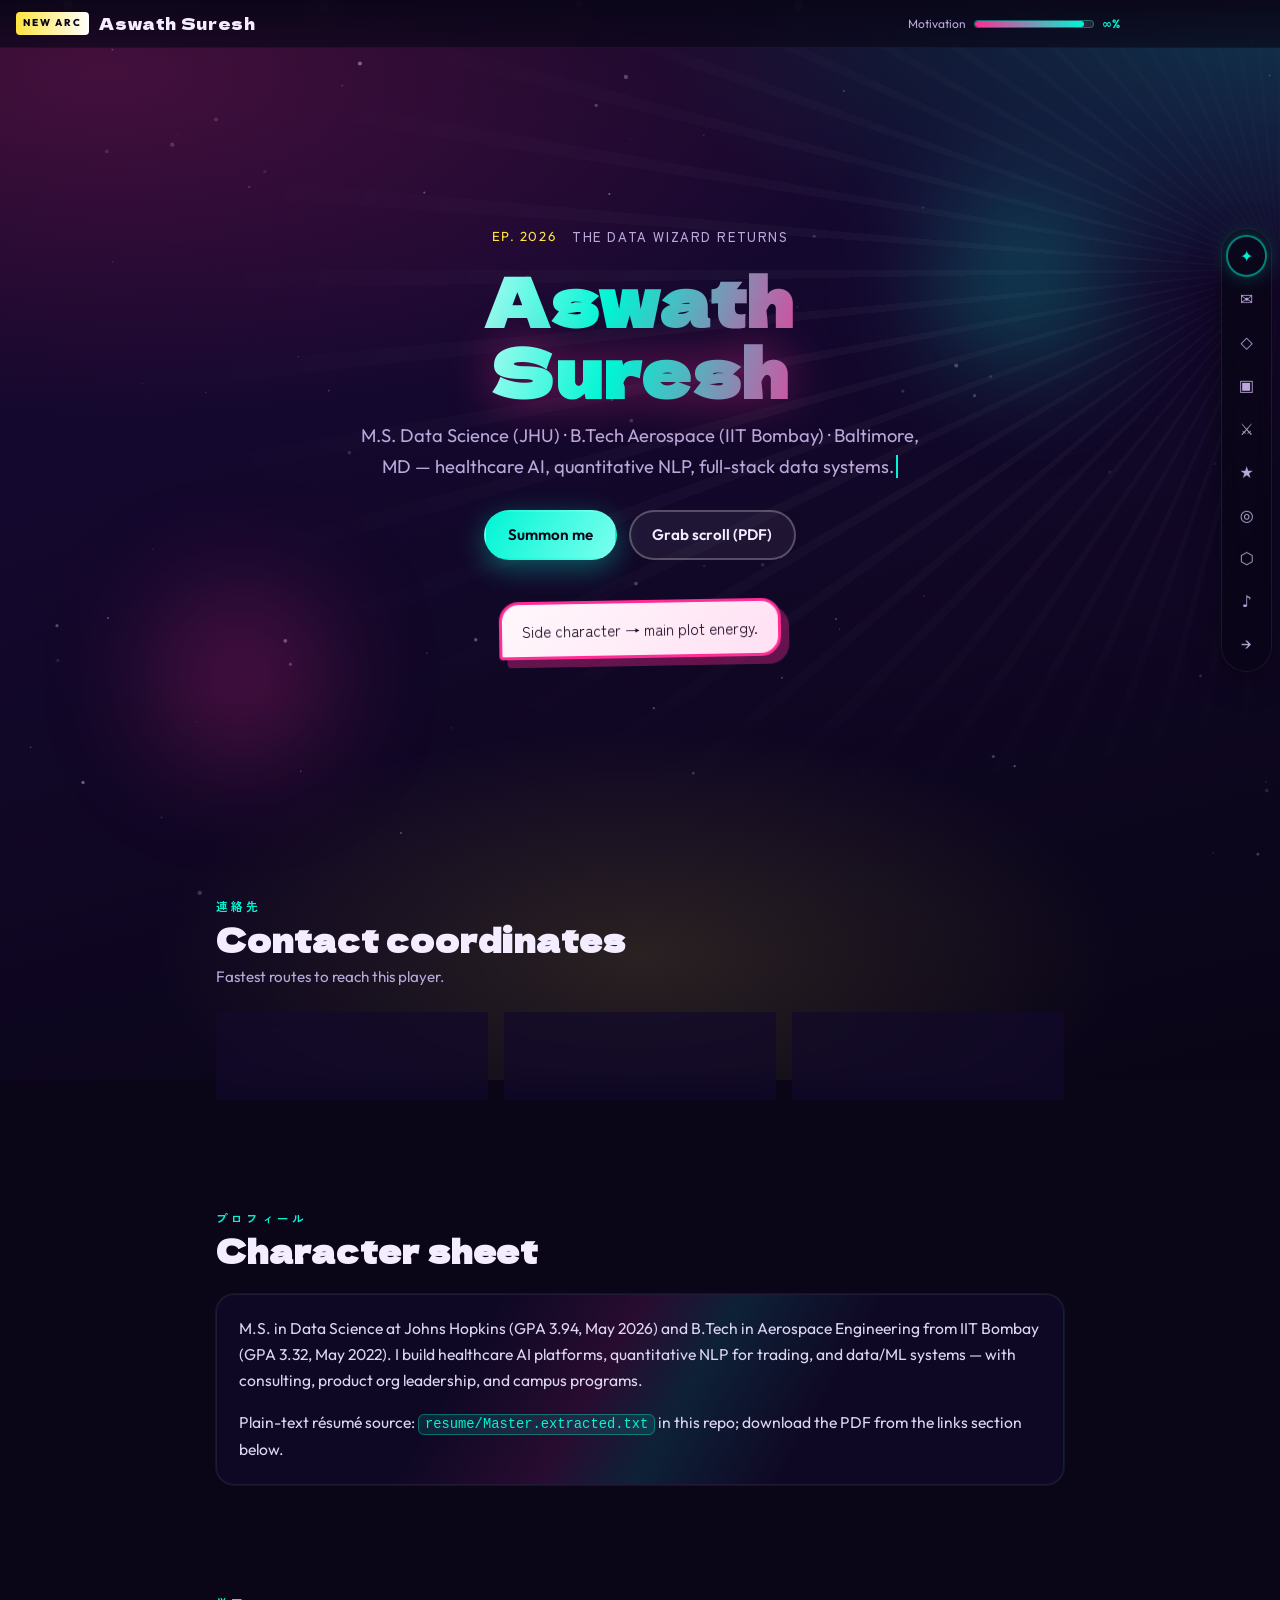
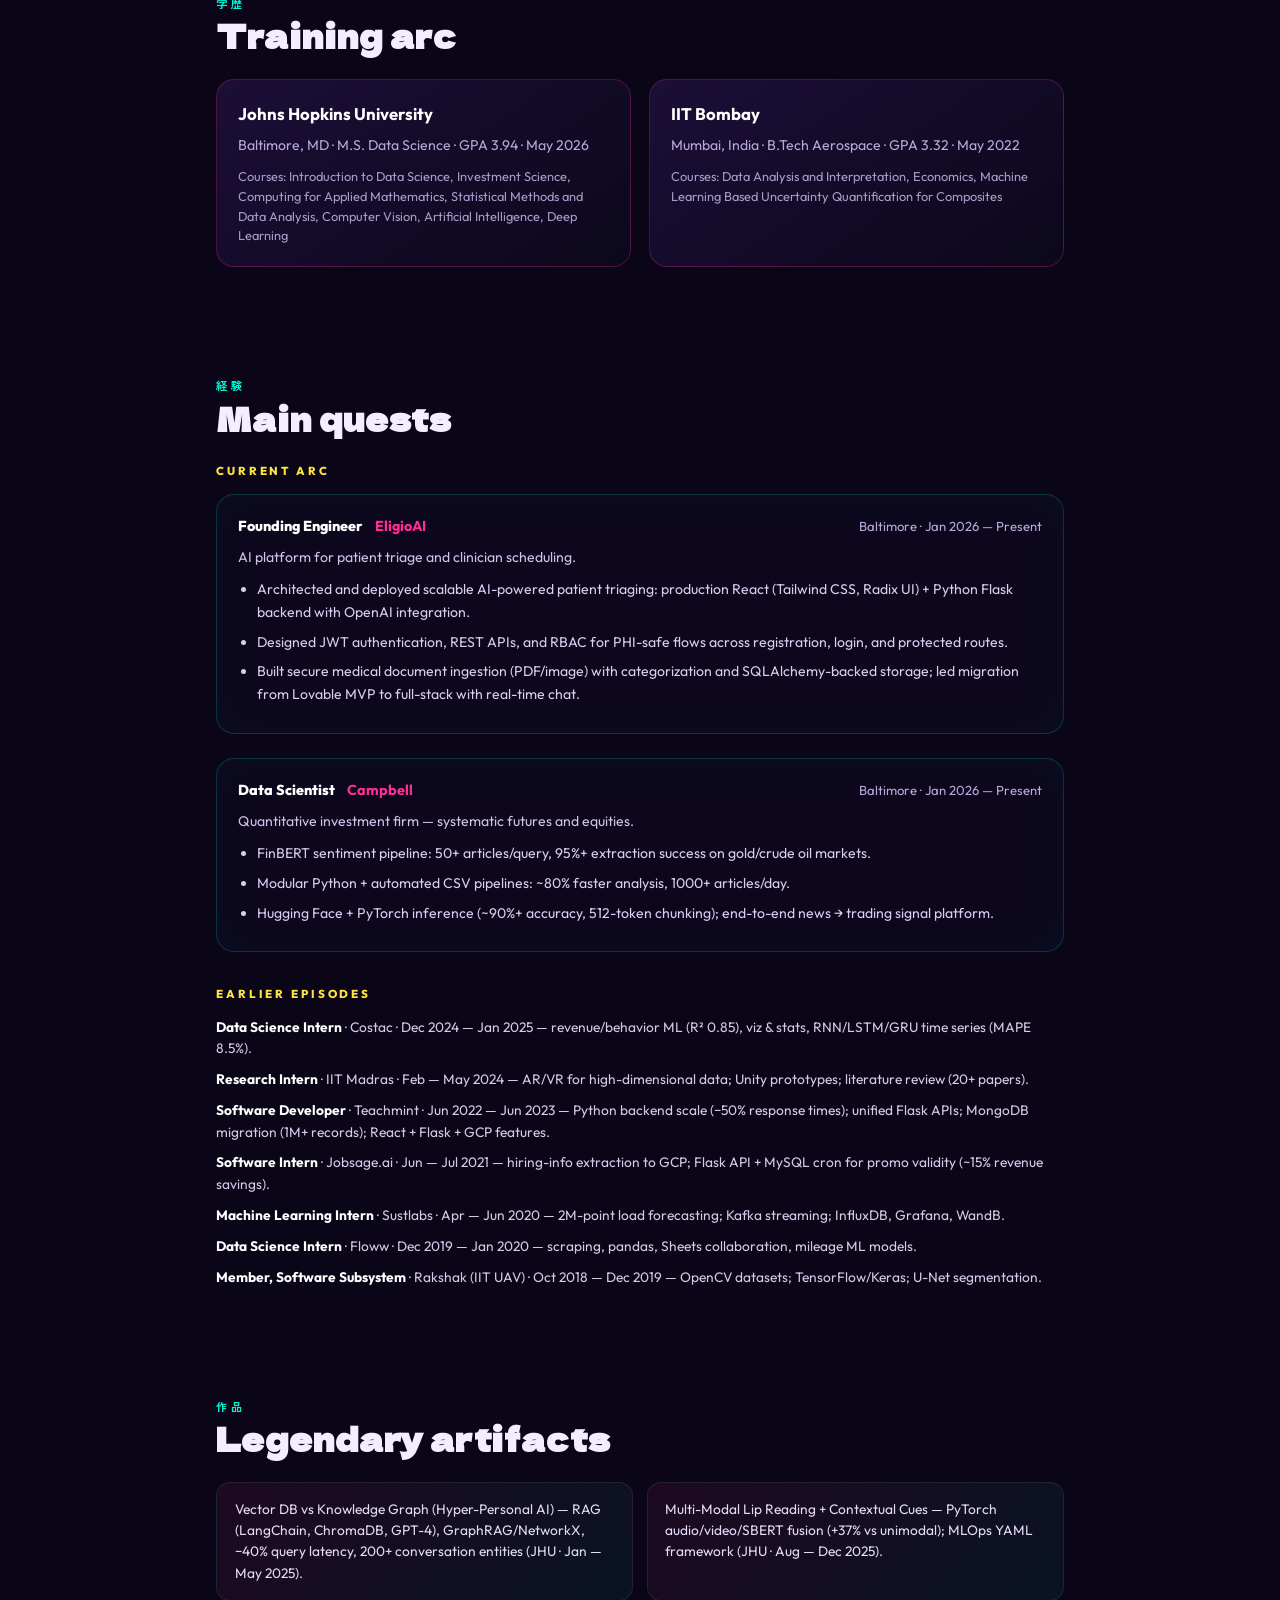
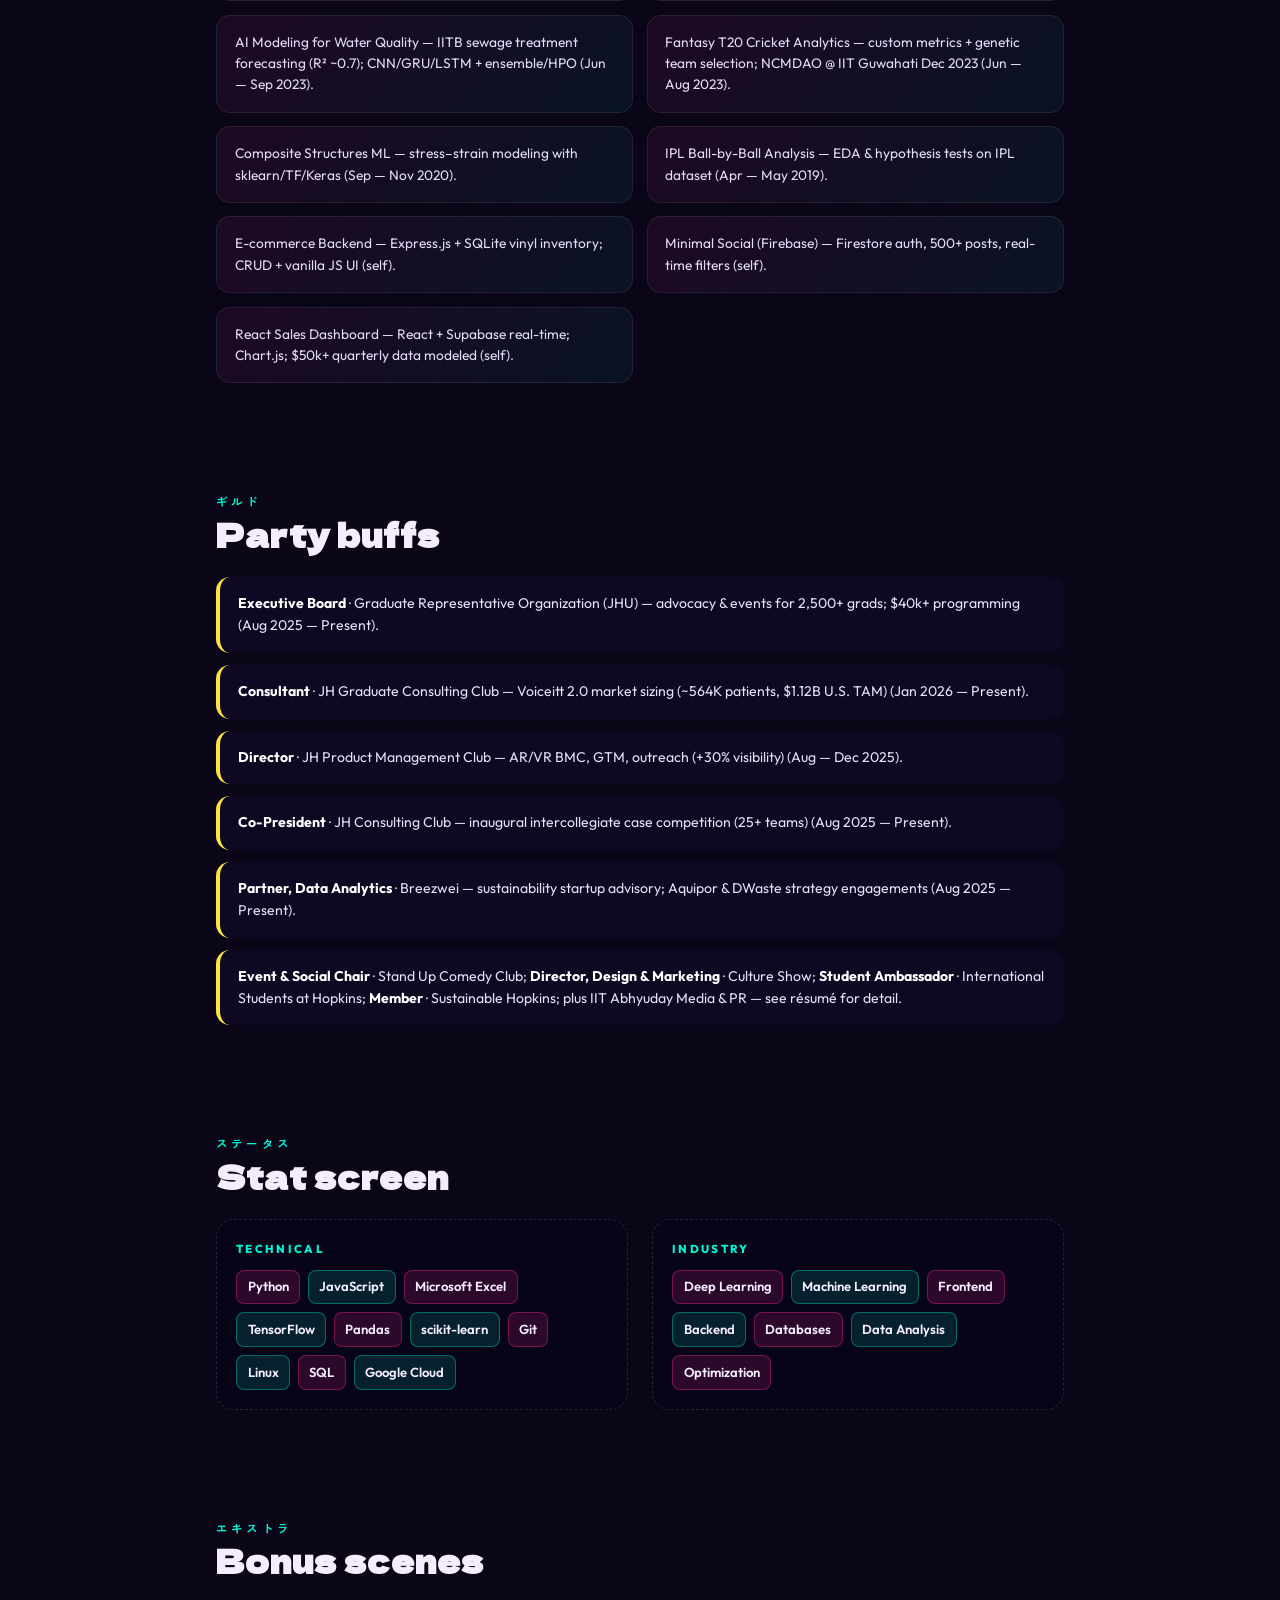
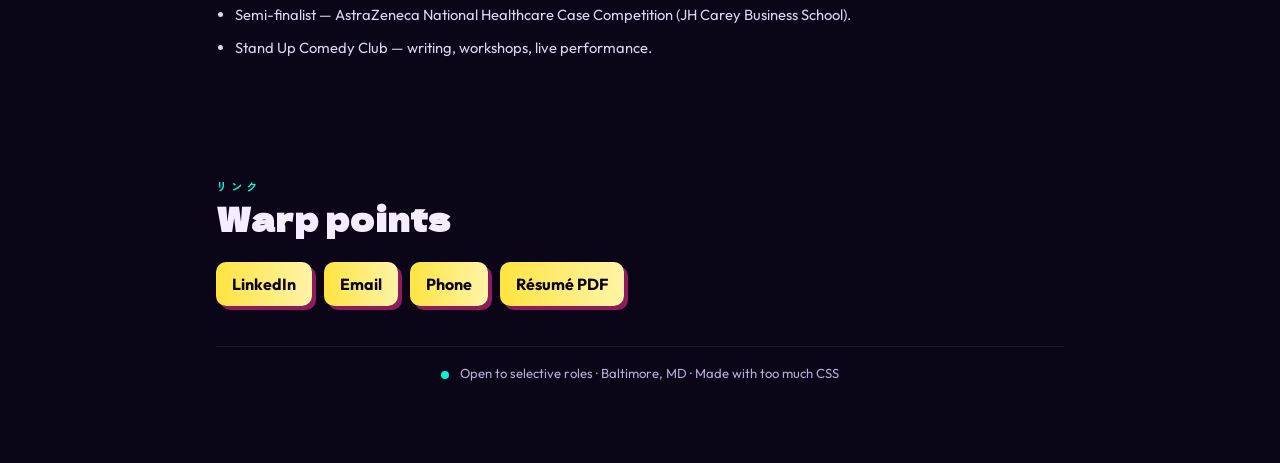
==== version_3/index.html @ 99ab8470 "version 3" ====
<!DOCTYPE html>
<html lang="en">
  <head>
    <meta charset="UTF-8" />
    <meta name="viewport" content="width=device-width, initial-scale=1.0" />
    <title>Aswath Suresh — Adventure Log</title>
    <meta
      name="description"
      content="Aswath Suresh — M.S. Data Science (JHU), AI platforms, NLP, full-stack. A playful portfolio inspired by anime & games."
    />
    <link rel="preconnect" href="https://fonts.googleapis.com" />
    <link rel="preconnect" href="https://fonts.gstatic.com" crossorigin />
    <link
      href="https://fonts.googleapis.com/css2?family=Dela+Gothic+One&family=Outfit:wght@400;500;600;700&family=Zen+Kaku+Gothic+New:wght@400;500;700&display=swap"
      rel="stylesheet"
    />
    <link rel="stylesheet" href="./css/main.css" />
  </head>
  <body>
    <canvas id="starfield" class="starfield" aria-hidden="true"></canvas>
    <div class="sakura" aria-hidden="true">
      <span class="petal petal--a"></span>
      <span class="petal petal--b"></span>
      <span class="petal petal--c"></span>
      <span class="petal petal--d"></span>
      <span class="petal petal--e"></span>
    </div>
    <div class="speed-lines" aria-hidden="true"></div>
    <a class="skip-link" href="#main">Skip to content</a>

    <header class="top-bar">
      <div class="top-bar__brand">
        <span class="top-bar__badge">NEW ARC</span>
        <span class="top-bar__name">Aswath Suresh</span>
      </div>
      <div class="top-bar__status" role="status">
        <span class="hp-label">Motivation</span>
        <div class="hp-bar" aria-hidden="true">
          <div class="hp-bar__fill"></div>
        </div>
        <span class="hp-pct">∞%</span>
      </div>
    </header>

    <nav class="dock" aria-label="Section navigation">
      <a class="dock__link is-active" href="#hero" data-section="hero">
        <span class="dock__glyph">✦</span>
        <span class="dock__text">Start</span>
      </a>
      <a class="dock__link" href="#contact" data-section="contact">
        <span class="dock__glyph">✉</span>
        <span class="dock__text">Contact</span>
      </a>
      <a class="dock__link" href="#about" data-section="about">
        <span class="dock__glyph">◇</span>
        <span class="dock__text">Profile</span>
      </a>
      <a class="dock__link" href="#education" data-section="education">
        <span class="dock__glyph">▣</span>
        <span class="dock__text">School</span>
      </a>
      <a class="dock__link" href="#experience" data-section="experience">
        <span class="dock__glyph">⚔</span>
        <span class="dock__text">Quests</span>
      </a>
      <a class="dock__link" href="#projects" data-section="projects">
        <span class="dock__glyph">★</span>
        <span class="dock__text">Artifacts</span>
      </a>
      <a class="dock__link" href="#leadership" data-section="leadership">
        <span class="dock__glyph">◎</span>
        <span class="dock__text">Guild</span>
      </a>
      <a class="dock__link" href="#skills" data-section="skills">
        <span class="dock__glyph">⬡</span>
        <span class="dock__text">Skills</span>
      </a>
      <a class="dock__link" href="#extras" data-section="extras">
        <span class="dock__glyph">♪</span>
        <span class="dock__text">Side</span>
      </a>
      <a class="dock__link" href="#links" data-section="links">
        <span class="dock__glyph">→</span>
        <span class="dock__text">Links</span>
      </a>
    </nav>

    <main id="main">
      <section id="hero" class="hero section">
        <div class="hero__inner reveal is-visible">
          <p class="hero__episode">
            <span class="hero__ep-num">EP. 2026</span>
            <span class="hero__ep-title">The Data Wizard Returns</span>
          </p>
          <h1 class="hero__title">
            <span class="hero__title-line glitch" data-text="Aswath">Aswath</span>
            <span class="hero__title-line hero__title-line--accent">Suresh</span>
          </h1>
          <p class="hero__tag typewriter-wrap">
            <span class="typewriter" id="hero-tagline"></span>
          </p>
          <div class="hero__cta">
            <a class="btn btn--primary" href="#contact">Summon me</a>
            <a class="btn btn--ghost" href="./assets/Master.pdf" download
              >Grab scroll (PDF)</a
            >
          </div>
          <div class="hero__float-card">
            <p class="hero__bubble">Side character → main plot energy.</p>
          </div>
        </div>
        <div class="hero__deco hero__deco--left" aria-hidden="true"></div>
        <div class="hero__deco hero__deco--right" aria-hidden="true"></div>
      </section>

      <section id="contact" class="section section--tight">
        <div class="section-head reveal">
          <h2 class="section-head__title">
            <span class="section-head__jp">連絡先</span>
            Contact coordinates
          </h2>
          <p class="section-head__sub">Fastest routes to reach this player.</p>
        </div>
        <ul class="contact-cards">
          <li class="contact-card reveal reveal--delay-1">
            <span class="contact-card__label">email</span>
            <a href="mailto:aswathsureshjhu@gmail.com"
              >aswathsureshjhu@gmail.com</a
            >
          </li>
          <li class="contact-card reveal reveal--delay-2">
            <span class="contact-card__label">phone</span>
            <a href="tel:+14104937355">+1 (410) 493-7355</a>
          </li>
          <li class="contact-card reveal reveal--delay-3">
            <span class="contact-card__label">linkedin</span>
            <a
              href="https://www.linkedin.com/in/aswathsuresh25"
              rel="noopener noreferrer"
              >linkedin.com/in/aswathsuresh25</a
            >
          </li>
        </ul>
      </section>

      <section id="about" class="section">
        <div class="section-head reveal">
          <h2 class="section-head__title">
            <span class="section-head__jp">プロフィール</span>
            Character sheet
          </h2>
        </div>
        <div class="panel panel--glow reveal">
          <p class="copy">
            M.S. in Data Science at Johns Hopkins (GPA 3.94, May 2026) and
            B.Tech in Aerospace Engineering from IIT Bombay (GPA 3.32, May
            2022). I build healthcare AI platforms, quantitative NLP for
            trading, and data/ML systems — with consulting, product org
            leadership, and campus programs.
          </p>
          <p class="copy copy--last">
            Plain-text résumé source:
            <code class="inline-code">resume/Master.extracted.txt</code> in
            this repo; download the PDF from the links section below.
          </p>
        </div>
      </section>

      <section id="education" class="section">
        <div class="section-head reveal">
          <h2 class="section-head__title">
            <span class="section-head__jp">学歴</span>
            Training arc
          </h2>
        </div>
        <div class="edu-grid">
          <article class="edu-card reveal">
            <div class="edu-card__shine"></div>
            <h3 class="edu-card__school">Johns Hopkins University</h3>
            <p class="edu-card__meta">
              Baltimore, MD · M.S. Data Science · GPA 3.94 · May 2026
            </p>
            <p class="edu-card__courses">
              Courses: Introduction to Data Science, Investment Science,
              Computing for Applied Mathematics, Statistical Methods and Data
              Analysis, Computer Vision, Artificial Intelligence, Deep Learning
            </p>
          </article>
          <article class="edu-card reveal reveal--delay-1">
            <div class="edu-card__shine"></div>
            <h3 class="edu-card__school">IIT Bombay</h3>
            <p class="edu-card__meta">
              Mumbai, India · B.Tech Aerospace · GPA 3.32 · May 2022
            </p>
            <p class="edu-card__courses">
              Courses: Data Analysis and Interpretation, Economics, Machine
              Learning Based Uncertainty Quantification for Composites
            </p>
          </article>
        </div>
      </section>

      <section id="experience" class="section">
        <div class="section-head reveal">
          <h2 class="section-head__title">
            <span class="section-head__jp">経験</span>
            Main quests
          </h2>
        </div>

        <h3 class="tier-label reveal">Current arc</h3>
        <article class="quest-card reveal">
          <header class="quest-card__head">
            <span class="quest-card__title">Founding Engineer</span>
            <span class="quest-card__org">EligioAI</span>
            <span class="quest-card__meta">Baltimore · Jan 2026 — Present</span>
          </header>
          <p class="quest-card__tag">
            AI platform for patient triage and clinician scheduling.
          </p>
          <ul class="bullets">
            <li>
              Architected and deployed scalable AI-powered patient triaging:
              production React (Tailwind CSS, Radix UI) + Python Flask backend
              with OpenAI integration.
            </li>
            <li>
              Designed JWT authentication, REST APIs, and RBAC for PHI-safe flows
              across registration, login, and protected routes.
            </li>
            <li>
              Built secure medical document ingestion (PDF/image) with
              categorization and SQLAlchemy-backed storage; led migration from
              Lovable MVP to full-stack with real-time chat.
            </li>
          </ul>
        </article>

        <article class="quest-card reveal">
          <header class="quest-card__head">
            <span class="quest-card__title">Data Scientist</span>
            <span class="quest-card__org">Campbell</span>
            <span class="quest-card__meta">Baltimore · Jan 2026 — Present</span>
          </header>
          <p class="quest-card__tag">
            Quantitative investment firm — systematic futures and equities.
          </p>
          <ul class="bullets">
            <li>
              FinBERT sentiment pipeline: 50+ articles/query, 95%+ extraction
              success on gold/crude oil markets.
            </li>
            <li>
              Modular Python + automated CSV pipelines: ~80% faster analysis,
              1000+ articles/day.
            </li>
            <li>
              Hugging Face + PyTorch inference (~90%+ accuracy, 512-token
              chunking); end-to-end news → trading signal platform.
            </li>
          </ul>
        </article>

        <h3 class="tier-label reveal">Earlier episodes</h3>
        <ul class="compact-list reveal">
          <li>
            <strong>Data Science Intern</strong> · Costac · Dec 2024 — Jan 2025
            — revenue/behavior ML (R² 0.85), viz &amp; stats,
            RNN/LSTM/GRU time series (MAPE 8.5%).
          </li>
          <li>
            <strong>Research Intern</strong> · IIT Madras · Feb — May 2024 —
            AR/VR for high-dimensional data; Unity prototypes; literature
            review (20+ papers).
          </li>
          <li>
            <strong>Software Developer</strong> · Teachmint · Jun 2022 — Jun
            2023 — Python backend scale (−50% response times); unified Flask
            APIs; MongoDB migration (1M+ records); React + Flask + GCP features.
          </li>
          <li>
            <strong>Software Intern</strong> · Jobsage.ai · Jun — Jul 2021 —
            hiring-info extraction to GCP; Flask API + MySQL cron for promo
            validity (~15% revenue savings).
          </li>
          <li>
            <strong>Machine Learning Intern</strong> · Sustlabs · Apr — Jun 2020
            — 2M-point load forecasting; Kafka streaming; InfluxDB, Grafana,
            WandB.
          </li>
          <li>
            <strong>Data Science Intern</strong> · Floww · Dec 2019 — Jan 2020
            — scraping, pandas, Sheets collaboration, mileage ML models.
          </li>
          <li>
            <strong>Member, Software Subsystem</strong> · Rakshak (IIT UAV) ·
            Oct 2018 — Dec 2019 — OpenCV datasets; TensorFlow/Keras; U-Net
            segmentation.
          </li>
        </ul>
      </section>

      <section id="projects" class="section">
        <div class="section-head reveal">
          <h2 class="section-head__title">
            <span class="section-head__jp">作品</span>
            Legendary artifacts
          </h2>
        </div>
        <ul class="artifact-grid">
          <li class="artifact reveal">
            Vector DB vs Knowledge Graph (Hyper-Personal AI) — RAG (LangChain,
            ChromaDB, GPT-4), GraphRAG/NetworkX, −40% query latency, 200+
            conversation entities (JHU · Jan — May 2025).
          </li>
          <li class="artifact reveal reveal--delay-1">
            Multi-Modal Lip Reading + Contextual Cues — PyTorch audio/video/SBERT
            fusion (+37% vs unimodal); MLOps YAML framework (JHU · Aug — Dec
            2025).
          </li>
          <li class="artifact reveal reveal--delay-2">
            AI Modeling for Water Quality — IITB sewage treatment forecasting
            (R² ~0.7); CNN/GRU/LSTM + ensemble/HPO (Jun — Sep 2023).
          </li>
          <li class="artifact reveal">
            Fantasy T20 Cricket Analytics — custom metrics + genetic team
            selection; NCMDAO @ IIT Guwahati Dec 2023 (Jun — Aug 2023).
          </li>
          <li class="artifact reveal reveal--delay-1">
            Composite Structures ML — stress–strain modeling with
            sklearn/TF/Keras (Sep — Nov 2020).
          </li>
          <li class="artifact reveal reveal--delay-2">
            IPL Ball-by-Ball Analysis — EDA &amp; hypothesis tests on IPL
            dataset (Apr — May 2019).
          </li>
          <li class="artifact reveal">
            E-commerce Backend — Express.js + SQLite vinyl inventory; CRUD +
            vanilla JS UI (self).
          </li>
          <li class="artifact reveal reveal--delay-1">
            Minimal Social (Firebase) — Firestore auth, 500+ posts, real-time
            filters (self).
          </li>
          <li class="artifact reveal reveal--delay-2">
            React Sales Dashboard — React + Supabase real-time; Chart.js; $50k+
            quarterly data modeled (self).
          </li>
        </ul>
      </section>

      <section id="leadership" class="section">
        <div class="section-head reveal">
          <h2 class="section-head__title">
            <span class="section-head__jp">ギルド</span>
            Party buffs
          </h2>
        </div>
        <ul class="guild-list">
          <li class="guild-card reveal">
            <strong>Executive Board</strong> · Graduate Representative
            Organization (JHU) — advocacy &amp; events for 2,500+ grads; $40k+
            programming (Aug 2025 — Present).
          </li>
          <li class="guild-card reveal reveal--delay-1">
            <strong>Consultant</strong> · JH Graduate Consulting Club — Voiceitt
            2.0 market sizing (~564K patients, $1.12B U.S. TAM) (Jan 2026 —
            Present).
          </li>
          <li class="guild-card reveal reveal--delay-2">
            <strong>Director</strong> · JH Product Management Club — AR/VR BMC,
            GTM, outreach (+30% visibility) (Aug — Dec 2025).
          </li>
          <li class="guild-card reveal">
            <strong>Co-President</strong> · JH Consulting Club — inaugural
            intercollegiate case competition (25+ teams) (Aug 2025 — Present).
          </li>
          <li class="guild-card reveal reveal--delay-1">
            <strong>Partner, Data Analytics</strong> · Breezwei — sustainability
            startup advisory; Aquipor &amp; DWaste strategy engagements (Aug
            2025 — Present).
          </li>
          <li class="guild-card reveal reveal--delay-2">
            <strong>Event &amp; Social Chair</strong> · Stand Up Comedy Club;
            <strong>Director, Design &amp; Marketing</strong> · Culture Show;
            <strong>Student Ambassador</strong> · International Students at
            Hopkins; <strong>Member</strong> · Sustainable Hopkins; plus IIT
            Abhyuday Media &amp; PR — see résumé for detail.
          </li>
        </ul>
      </section>

      <section id="skills" class="section">
        <div class="section-head reveal">
          <h2 class="section-head__title">
            <span class="section-head__jp">ステータス</span>
            Stat screen
          </h2>
        </div>
        <div class="stat-board reveal">
          <div class="stat-group">
            <h3 class="stat-group__title">Technical</h3>
            <ul class="stat-tags">
              <li>Python</li>
              <li>JavaScript</li>
              <li>Microsoft Excel</li>
              <li>TensorFlow</li>
              <li>Pandas</li>
              <li>scikit-learn</li>
              <li>Git</li>
              <li>Linux</li>
              <li>SQL</li>
              <li>Google Cloud</li>
            </ul>
          </div>
          <div class="stat-group">
            <h3 class="stat-group__title">Industry</h3>
            <ul class="stat-tags">
              <li>Deep Learning</li>
              <li>Machine Learning</li>
              <li>Frontend</li>
              <li>Backend</li>
              <li>Databases</li>
              <li>Data Analysis</li>
              <li>Optimization</li>
            </ul>
          </div>
        </div>
      </section>

      <section id="extras" class="section">
        <div class="section-head reveal">
          <h2 class="section-head__title">
            <span class="section-head__jp">エキストラ</span>
            Bonus scenes
          </h2>
        </div>
        <ul class="notes-list">
          <li class="reveal">
            Semi-finalist — AstraZeneca National Healthcare Case Competition (JH
            Carey Business School).
          </li>
          <li class="reveal reveal--delay-1">
            Stand Up Comedy Club — writing, workshops, live performance.
          </li>
        </ul>
      </section>

      <section id="links" class="section section--footer-wave">
        <div class="section-head reveal">
          <h2 class="section-head__title">
            <span class="section-head__jp">リンク</span>
            Warp points
          </h2>
        </div>
        <nav class="warp-links reveal" aria-label="External links">
          <a
            class="warp"
            href="https://www.linkedin.com/in/aswathsuresh25"
            rel="noopener noreferrer"
            >LinkedIn</a
          >
          <a class="warp" href="mailto:aswathsureshjhu@gmail.com">Email</a>
          <a class="warp" href="tel:+14104937355">Phone</a>
          <a class="warp" href="./assets/Master.pdf" download>Résumé PDF</a>
        </nav>
        <footer class="site-footer">
          <p class="site-footer__line">
            <span class="pulse-dot"></span>
            Open to selective roles · Baltimore, MD · Made with too much CSS
          </p>
        </footer>
      </section>
    </main>

    <script src="./js/app.js"></script>
  </body>
</html>
---- version_3/css/main.css ----
/* --- Anime adventure portfolio: theme + motion --- */
:root {
  --bg-deep: #0a0618;
  --bg-mid: #12082a;
  --panel: rgba(18, 10, 42, 0.72);
  --text: #f4ecff;
  --muted: #b9a8d9;
  --accent: #ff2d95;
  --accent-2: #00f5d4;
  --accent-3: #fee440;
  --border: rgba(255, 45, 149, 0.35);
  --glow-pink: rgba(255, 45, 149, 0.45);
  --glow-cyan: rgba(0, 245, 212, 0.35);
  --font-display: "Dela Gothic One", system-ui, sans-serif;
  --font-body: "Outfit", system-ui, sans-serif;
  --font-jp: "Zen Kaku Gothic New", sans-serif;
  --radius: 18px;
  --ease-out: cubic-bezier(0.22, 1, 0.36, 1);
}

*,
*::before,
*::after {
  box-sizing: border-box;
}

html {
  scroll-behavior: smooth;
}

body {
  margin: 0;
  min-height: 100vh;
  font-family: var(--font-body);
  background: var(--bg-deep);
  color: var(--text);
  overflow-x: hidden;
  line-height: 1.65;
}

/* Animated gradient mesh background */
body::before {
  content: "";
  position: fixed;
  inset: -20%;
  z-index: -2;
  background:
    radial-gradient(ellipse 80% 50% at 20% 20%, rgba(255, 45, 149, 0.22), transparent 55%),
    radial-gradient(ellipse 70% 45% at 85% 15%, rgba(0, 245, 212, 0.18), transparent 50%),
    radial-gradient(ellipse 60% 40% at 50% 90%, rgba(254, 228, 64, 0.12), transparent 45%),
    linear-gradient(165deg, #0a0618 0%, #15082f 40%, #080514 100%);
  animation: mesh-shift 18s ease-in-out infinite alternate;
}

@keyframes mesh-shift {
  0% {
    transform: translate(0, 0) scale(1);
    filter: hue-rotate(0deg);
  }
  100% {
    transform: translate(-3%, 2%) scale(1.05);
    filter: hue-rotate(12deg);
  }
}

.starfield {
  position: fixed;
  inset: 0;
  z-index: -1;
  width: 100%;
  height: 100%;
  pointer-events: none;
  opacity: 0.85;
}

.speed-lines {
  position: fixed;
  inset: 0;
  z-index: 0;
  pointer-events: none;
  opacity: 0.06;
  background: repeating-conic-gradient(
    from 0deg at 100% 30%,
    transparent 0deg 4deg,
    rgba(255, 255, 255, 0.5) 4deg 5deg
  );
  animation: speed-rotate 90s linear infinite;
  mask-image: radial-gradient(ellipse 90% 80% at 70% 40%, black 20%, transparent 70%);
}

@keyframes speed-rotate {
  to {
    transform: rotate(360deg);
  }
}

/* Sakura petals — CSS-only */
.sakura {
  position: fixed;
  inset: 0;
  z-index: 1;
  pointer-events: none;
  overflow: hidden;
}

.sakura::before,
.sakura::after {
  content: "";
  position: absolute;
  width: 10px;
  height: 14px;
  border-radius: 60% 40% 70% 30% / 40% 50% 50% 60%;
  background: linear-gradient(135deg, #ffb7d5, #ff8cc8);
  opacity: 0.55;
  filter: blur(0.3px);
  animation: petal-fall 14s linear infinite;
  left: 10%;
  top: -5%;
}

.sakura::after {
  width: 8px;
  height: 11px;
  left: 78%;
  animation-duration: 18s;
  animation-delay: -4s;
  background: linear-gradient(135deg, #ffc8e6, #ff6eb4);
}

.petal {
  position: absolute;
  width: 9px;
  height: 12px;
  border-radius: 60% 40% 70% 30% / 40% 50% 50% 60%;
  opacity: 0.5;
  pointer-events: none;
  animation: petal-fall 16s linear infinite;
}

.petal--a {
  left: 25%;
  background: linear-gradient(135deg, #ffb7d5, #ff5cb3);
  animation-duration: 15s;
  animation-delay: -2s;
}

.petal--b {
  left: 45%;
  width: 7px;
  height: 10px;
  background: linear-gradient(135deg, #ffd0ea, #ff7eb3);
  animation-duration: 19s;
  animation-delay: -7s;
}

.petal--c {
  left: 62%;
  background: linear-gradient(135deg, #ffe0f0, #ff4d9a);
  animation-duration: 17s;
  animation-delay: -11s;
}

.petal--d {
  left: 88%;
  width: 6px;
  height: 9px;
  animation-duration: 21s;
  animation-delay: -5s;
}

.petal--e {
  left: 5%;
  background: linear-gradient(135deg, #ffc4e1, #ff8cc8);
  animation-duration: 20s;
  animation-delay: -13s;
}

@keyframes petal-fall {
  0% {
    transform: translate3d(0, -10vh, 0) rotate(0deg);
    opacity: 0;
  }
  8% {
    opacity: 0.65;
  }
  100% {
    transform: translate3d(25vw, 110vh, 0) rotate(720deg);
    opacity: 0;
  }
}

.skip-link {
  position: absolute;
  left: -9999px;
  top: 0.5rem;
  z-index: 1000;
  padding: 0.5rem 1rem;
  background: var(--accent-2);
  color: #0a0618;
  font-weight: 700;
  text-decoration: none;
  border-radius: 8px;
}

.skip-link:focus {
  left: 0.5rem;
}

/* Top bar */
.top-bar {
  position: sticky;
  top: 0;
  z-index: 50;
  display: flex;
  align-items: center;
  justify-content: space-between;
  gap: 1rem;
  padding: 0.65rem 1rem;
  padding-right: min(10rem, 18vw);
  background: linear-gradient(180deg, rgba(10, 6, 24, 0.94), rgba(10, 6, 24, 0.65));
  backdrop-filter: blur(12px);
  border-bottom: 1px solid rgba(255, 255, 255, 0.06);
  animation: bar-slide 0.8s var(--ease-out) both;
}

@keyframes bar-slide {
  from {
    transform: translateY(-100%);
    opacity: 0;
  }
}

.top-bar__brand {
  display: flex;
  align-items: center;
  gap: 0.65rem;
  flex-wrap: wrap;
}

.top-bar__badge {
  font-size: 0.62rem;
  font-weight: 800;
  letter-spacing: 0.18em;
  text-transform: uppercase;
  color: var(--bg-deep);
  background: linear-gradient(90deg, var(--accent-3), #fff);
  padding: 0.2rem 0.45rem;
  border-radius: 4px;
  animation: badge-pulse 2.5s ease-in-out infinite;
}

@keyframes badge-pulse {
  0%,
  100% {
    box-shadow: 0 0 0 0 rgba(254, 228, 64, 0.5);
  }
  50% {
    box-shadow: 0 0 16px 2px rgba(254, 228, 64, 0.35);
  }
}

.top-bar__name {
  font-family: var(--font-display);
  font-size: clamp(0.85rem, 2vw, 1rem);
  letter-spacing: 0.04em;
}

.top-bar__status {
  display: flex;
  align-items: center;
  gap: 0.5rem;
  font-size: 0.75rem;
  color: var(--muted);
}

.hp-label {
  display: none;
}

@media (min-width: 520px) {
  .hp-label {
    display: inline;
  }
}

.hp-bar {
  width: min(120px, 22vw);
  height: 8px;
  border-radius: 99px;
  background: rgba(255, 255, 255, 0.1);
  overflow: hidden;
  border: 1px solid rgba(0, 245, 212, 0.35);
}

.hp-bar__fill {
  height: 100%;
  width: 92%;
  border-radius: inherit;
  background: linear-gradient(90deg, var(--accent), var(--accent-2));
  animation: hp-shimmer 2.8s ease-in-out infinite;
  box-shadow: 0 0 12px var(--glow-pink);
}

@keyframes hp-shimmer {
  0%,
  100% {
    filter: brightness(1);
  }
  50% {
    filter: brightness(1.25);
  }
}

.hp-pct {
  font-variant-numeric: tabular-nums;
  font-weight: 700;
  color: var(--accent-2);
}

/* Dock navigation */
.dock {
  position: fixed;
  right: 0.5rem;
  top: 50%;
  transform: translateY(-50%);
  z-index: 60;
  display: flex;
  flex-direction: column;
  gap: 0.35rem;
  padding: 0.5rem 0.35rem;
  background: rgba(8, 4, 20, 0.75);
  border: 1px solid rgba(255, 255, 255, 0.08);
  border-radius: 999px;
  backdrop-filter: blur(10px);
  box-shadow: 0 8px 32px rgba(0, 0, 0, 0.4);
}

.dock__link {
  position: relative;
  display: flex;
  align-items: center;
  justify-content: center;
  width: 2.35rem;
  height: 2.35rem;
  border-radius: 50%;
  color: var(--muted);
  text-decoration: none;
  transition: color 0.2s, transform 0.25s var(--ease-out), box-shadow 0.25s;
}

.dock__link:hover,
.dock__link:focus-visible {
  color: var(--text);
  transform: scale(1.12);
  outline: none;
}

.dock__glyph {
  font-size: 1rem;
  line-height: 1;
}

.dock__text {
  position: absolute;
  right: calc(100% + 10px);
  white-space: nowrap;
  font-size: 0.72rem;
  font-weight: 600;
  letter-spacing: 0.04em;
  padding: 0.25rem 0.5rem;
  border-radius: 8px;
  background: rgba(18, 10, 42, 0.95);
  border: 1px solid var(--border);
  opacity: 0;
  pointer-events: none;
  transform: translateX(6px);
  transition: opacity 0.2s, transform 0.25s var(--ease-out);
}

.dock__link:hover .dock__text,
.dock__link:focus-visible .dock__text {
  opacity: 1;
  transform: translateX(0);
}

.dock__link.is-active {
  color: var(--accent-2);
  box-shadow: 0 0 0 2px rgba(0, 245, 212, 0.45), 0 0 20px var(--glow-cyan);
  animation: dock-pop 0.5s var(--ease-out);
}

@keyframes dock-pop {
  0% {
    transform: scale(0.85);
  }
  60% {
    transform: scale(1.15);
  }
  100% {
    transform: scale(1);
  }
}

@media (max-width: 900px) {
  .dock {
    top: auto;
    bottom: 0.75rem;
    left: 50%;
    right: auto;
    transform: translateX(-50%);
    flex-direction: row;
    max-width: calc(100% - 1rem);
    overflow-x: auto;
    padding: 0.4rem 0.5rem;
    border-radius: 999px;
  }

  .dock__link {
    flex-shrink: 0;
  }

  .dock__text {
    display: none;
  }

  main {
    padding-bottom: 5rem;
  }
}

main {
  position: relative;
  z-index: 5;
  padding: 0 1rem 3rem;
  max-width: 880px;
  margin: 0 auto;
}

.section {
  padding: 3.5rem 0;
  scroll-margin-top: 4rem;
}

.section--tight {
  padding-top: 2rem;
}

/* Hero */
.hero {
  min-height: min(92vh, 820px);
  display: flex;
  align-items: center;
  justify-content: center;
  position: relative;
  padding: 2rem 0 4rem;
}

.hero__inner {
  position: relative;
  text-align: center;
  max-width: 46rem;
}

.hero__episode {
  display: flex;
  flex-wrap: wrap;
  align-items: center;
  justify-content: center;
  gap: 0.5rem 1rem;
  margin: 0 0 1rem;
  font-size: 0.82rem;
  letter-spacing: 0.12em;
  text-transform: uppercase;
  color: var(--muted);
}

.hero__ep-num {
  color: var(--accent-3);
  animation: flicker 4s ease-in-out infinite;
}

@keyframes flicker {
  0%,
  90%,
  100% {
    opacity: 1;
  }
  92% {
    opacity: 0.65;
  }
  94% {
    opacity: 1;
  }
}

.hero__ep-title {
  font-family: var(--font-jp);
  font-weight: 500;
}

.hero__title {
  margin: 0 0 1rem;
  font-family: var(--font-display);
  font-size: clamp(2.4rem, 9vw, 4.2rem);
  line-height: 1.05;
  letter-spacing: 0.02em;
}

.hero__title-line {
  display: block;
  background: linear-gradient(105deg, #fff 10%, var(--accent-2) 45%, var(--accent) 85%);
  -webkit-background-clip: text;
  background-clip: text;
  color: transparent;
  animation: title-pop 1s var(--ease-out) both;
}

.hero__title-line--accent {
  animation-delay: 0.12s;
  filter: drop-shadow(0 0 24px var(--glow-pink));
}

@keyframes title-pop {
  from {
    opacity: 0;
    transform: translateY(30px) scale(0.96);
  }
}

.glitch {
  position: relative;
}

.glitch::before,
.glitch::after {
  content: attr(data-text);
  position: absolute;
  left: 0;
  top: 0;
  width: 100%;
  background: linear-gradient(105deg, #fff 10%, var(--accent-2) 45%, var(--accent) 85%);
  -webkit-background-clip: text;
  background-clip: text;
  color: transparent;
  opacity: 0;
}

@media (hover: hover) and (pointer: fine) {
  .glitch:hover::before {
    animation: glitch-a 0.4s linear infinite;
    opacity: 0.85;
    clip-path: inset(0 0 55% 0);
  }

  .glitch:hover::after {
    animation: glitch-b 0.42s linear infinite;
    opacity: 0.85;
    clip-path: inset(45% 0 0 0);
  }
}

@keyframes glitch-a {
  0% {
    transform: translate(-2px, 1px);
  }
  25% {
    transform: translate(2px, -1px);
  }
  50% {
    transform: translate(-1px, 2px);
  }
  100% {
    transform: translate(1px, -2px);
  }
}

@keyframes glitch-b {
  0% {
    transform: translate(2px, -1px);
  }
  33% {
    transform: translate(-2px, 2px);
  }
  66% {
    transform: translate(1px, 1px);
  }
  100% {
    transform: translate(-1px, -2px);
  }
}

.hero__tag {
  min-height: 3.2rem;
  margin: 0 auto 1.75rem;
  max-width: 36rem;
  font-size: clamp(1rem, 2.8vw, 1.15rem);
  color: var(--muted);
}

.typewriter {
  border-right: 2px solid var(--accent-2);
  padding-right: 2px;
  animation: caret-blink 0.8s step-end infinite;
}

@keyframes caret-blink {
  50% {
    border-color: transparent;
  }
}

.hero__cta {
  display: flex;
  flex-wrap: wrap;
  gap: 0.75rem;
  justify-content: center;
}

.btn {
  display: inline-flex;
  align-items: center;
  justify-content: center;
  padding: 0.65rem 1.35rem;
  font-family: inherit;
  font-size: 0.95rem;
  font-weight: 600;
  text-decoration: none;
  border-radius: 999px;
  border: 2px solid transparent;
  cursor: pointer;
  transition: transform 0.2s var(--ease-out), box-shadow 0.25s;
}

.btn--primary {
  color: #0a0618;
  background: linear-gradient(120deg, var(--accent-2), #7cffee);
  box-shadow: 0 8px 28px var(--glow-cyan);
}

.btn--primary:hover {
  transform: translateY(-3px) scale(1.02);
  box-shadow: 0 14px 36px rgba(0, 245, 212, 0.45);
}

.btn--ghost {
  color: var(--text);
  border-color: rgba(255, 255, 255, 0.25);
  background: rgba(255, 255, 255, 0.06);
}

.btn--ghost:hover {
  transform: translateY(-3px);
  border-color: var(--accent);
}

.hero__float-card {
  margin-top: 2.5rem;
  animation: float-y 5s ease-in-out infinite;
}

@keyframes float-y {
  0%,
  100% {
    transform: translateY(0);
  }
  50% {
    transform: translateY(-10px);
  }
}

.hero__bubble {
  display: inline-block;
  margin: 0;
  padding: 0.85rem 1.25rem;
  font-family: var(--font-jp);
  font-size: 0.95rem;
  color: #1a0a24;
  background: linear-gradient(135deg, #fff8fc, #ffe0f3);
  border: 3px solid var(--accent);
  border-radius: 20px 20px 20px 4px;
  box-shadow: 8px 8px 0 rgba(255, 45, 149, 0.35);
  transform: rotate(-1deg);
}

.hero__deco {
  position: absolute;
  width: min(40vw, 220px);
  aspect-ratio: 1;
  border-radius: 50%;
  filter: blur(60px);
  opacity: 0.5;
  animation: orb-float 8s ease-in-out infinite;
}

.hero__deco--left {
  left: -10%;
  bottom: 10%;
  background: radial-gradient(circle, var(--accent), transparent 70%);
}

.hero__deco--right {
  right: -8%;
  top: 15%;
  background: radial-gradient(circle, var(--accent-2), transparent 70%);
  animation-delay: -3s;
}

@keyframes orb-float {
  0%,
  100% {
    transform: translate(0, 0) scale(1);
  }
  50% {
    transform: translate(12px, -18px) scale(1.08);
  }
}

/* Section heads */
.section-head {
  margin-bottom: 1.5rem;
}

.section-head__title {
  margin: 0 0 0.35rem;
  font-family: var(--font-display);
  font-size: clamp(1.5rem, 4vw, 2rem);
  letter-spacing: 0.03em;
  line-height: 1.2;
}

.section-head__jp {
  display: block;
  font-family: var(--font-jp);
  font-size: 0.72rem;
  font-weight: 700;
  letter-spacing: 0.28em;
  color: var(--accent-2);
  margin-bottom: 0.35rem;
  animation: jp-glow 3s ease-in-out infinite;
}

@keyframes jp-glow {
  0%,
  100% {
    text-shadow: 0 0 12px var(--glow-cyan);
  }
  50% {
    text-shadow: 0 0 20px rgba(0, 245, 212, 0.55);
  }
}

.section-head__sub {
  margin: 0;
  color: var(--muted);
  font-size: 0.95rem;
}

/* Contact */
.contact-cards {
  list-style: none;
  margin: 0;
  padding: 0;
  display: grid;
  gap: 1rem;
}

@media (min-width: 640px) {
  .contact-cards {
    grid-template-columns: repeat(3, 1fr);
  }
}

.contact-card {
  padding: 1.1rem 1.15rem;
  border-radius: var(--radius);
  background: var(--panel);
  border: 1px solid rgba(255, 255, 255, 0.08);
  backdrop-filter: blur(8px);
  transition: transform 0.35s var(--ease-out), box-shadow 0.35s, border-color 0.25s;
}

.contact-card:hover {
  transform: translateY(-6px) rotate(-0.5deg);
  border-color: var(--border);
  box-shadow: 0 16px 40px rgba(0, 0, 0, 0.35), 0 0 24px var(--glow-pink);
}

.contact-card__label {
  display: block;
  font-size: 0.68rem;
  font-weight: 800;
  letter-spacing: 0.2em;
  text-transform: uppercase;
  color: var(--accent-3);
  margin-bottom: 0.35rem;
}

.contact-card a {
  color: var(--accent-2);
  text-decoration: none;
  font-weight: 600;
  word-break: break-word;
}

.contact-card a:hover {
  text-decoration: underline;
}

/* Panel / copy */
.panel {
  padding: 1.35rem 1.4rem;
  border-radius: var(--radius);
  background: var(--panel);
  border: 1px solid rgba(255, 255, 255, 0.08);
  box-shadow: 0 0 0 1px rgba(0, 245, 212, 0.08);
}

.panel--glow {
  position: relative;
  overflow: hidden;
}

.panel--glow::before {
  content: "";
  position: absolute;
  inset: -1px;
  background: linear-gradient(
    120deg,
    transparent 30%,
    rgba(255, 45, 149, 0.15) 45%,
    rgba(0, 245, 212, 0.15) 55%,
    transparent 70%
  );
  animation: border-sweep 6s linear infinite;
  z-index: 0;
  opacity: 0.7;
}

.panel--glow > * {
  position: relative;
  z-index: 1;
}

@keyframes border-sweep {
  0% {
    transform: translateX(-40%);
  }
  100% {
    transform: translateX(40%);
  }
}

.copy {
  margin: 0 0 1rem;
  color: #ddd5f0;
  font-size: 0.98rem;
}

.copy--last {
  margin-bottom: 0;
}

.inline-code {
  font-size: 0.88em;
  padding: 0.12rem 0.35rem;
  border-radius: 6px;
  background: rgba(0, 245, 212, 0.12);
  border: 1px solid rgba(0, 245, 212, 0.35);
  color: var(--accent-2);
}

/* Education */
.edu-grid {
  display: grid;
  gap: 1.15rem;
}

@media (min-width: 700px) {
  .edu-grid {
    grid-template-columns: 1fr 1fr;
  }
}

.edu-card {
  position: relative;
  padding: 1.25rem 1.3rem;
  border-radius: var(--radius);
  background: linear-gradient(145deg, rgba(30, 16, 58, 0.9), rgba(12, 8, 28, 0.95));
  border: 1px solid rgba(255, 45, 149, 0.25);
  overflow: hidden;
  transition: transform 0.4s var(--ease-out);
}

.edu-card:hover {
  transform: perspective(800px) rotateX(2deg) rotateY(-3deg) translateY(-4px);
}

.edu-card__shine {
  position: absolute;
  inset: 0;
  background: linear-gradient(
    105deg,
    transparent 40%,
    rgba(255, 255, 255, 0.08) 50%,
    transparent 60%
  );
  transform: translateX(-100%);
  transition: transform 0.6s;
}

.edu-card:hover .edu-card__shine {
  transform: translateX(100%);
}

.edu-card__school {
  margin: 0 0 0.5rem;
  font-size: 1.05rem;
  font-weight: 700;
  color: #fff;
}

.edu-card__meta {
  margin: 0 0 0.65rem;
  font-size: 0.88rem;
  color: var(--muted);
  line-height: 1.5;
}

.edu-card__courses {
  margin: 0;
  font-size: 0.8rem;
  color: #a99bc9;
  line-height: 1.55;
}

/* Experience */
.tier-label {
  margin: 2rem 0 0.85rem;
  font-size: 0.72rem;
  font-weight: 800;
  letter-spacing: 0.25em;
  text-transform: uppercase;
  color: var(--accent-3);
}

.tier-label:first-of-type {
  margin-top: 0.5rem;
}

.quest-card {
  margin-bottom: 1.5rem;
  padding: 1.25rem 1.3rem;
  border-radius: var(--radius);
  background: rgba(14, 8, 32, 0.65);
  border: 1px solid rgba(0, 245, 212, 0.2);
  box-shadow: inset 0 0 40px rgba(0, 245, 212, 0.04);
  transition: border-color 0.3s, box-shadow 0.3s;
}

.quest-card:hover {
  border-color: rgba(0, 245, 212, 0.45);
  box-shadow: 0 12px 36px rgba(0, 0, 0, 0.35), 0 0 28px var(--glow-cyan);
}

.quest-card__head {
  display: flex;
  flex-wrap: wrap;
  gap: 0.35rem 0.75rem;
  align-items: baseline;
  font-size: 0.9rem;
}

.quest-card__title {
  font-weight: 800;
  color: #fff;
}

.quest-card__org {
  color: var(--accent);
  font-weight: 700;
}

.quest-card__meta {
  margin-left: auto;
  font-size: 0.82rem;
  color: var(--muted);
}

.quest-card__tag {
  margin: 0.45rem 0 0.6rem;
  font-size: 0.88rem;
  color: #cfc3ea;
}

.bullets {
  margin: 0;
  padding-left: 1.2rem;
  color: #d8cef0;
  font-size: 0.88rem;
  line-height: 1.6;
}

.bullets li {
  margin-bottom: 0.45rem;
}

.compact-list {
  list-style: none;
  margin: 0;
  padding: 0;
  display: flex;
  flex-direction: column;
  gap: 0.6rem;
  font-size: 0.86rem;
  line-height: 1.55;
  color: #d5cae8;
}

.compact-list strong {
  color: #fff;
}

/* Projects */
.artifact-grid {
  list-style: none;
  margin: 0;
  padding: 0;
  display: grid;
  gap: 0.85rem;
}

@media (min-width: 640px) {
  .artifact-grid {
    grid-template-columns: 1fr 1fr;
  }
}

.artifact {
  padding: 1rem 1.1rem;
  font-size: 0.86rem;
  line-height: 1.55;
  color: #e3daf8;
  border-radius: 14px;
  background: linear-gradient(135deg, rgba(255, 45, 149, 0.08), rgba(0, 245, 212, 0.06));
  border: 1px solid rgba(255, 255, 255, 0.08);
  transition: transform 0.25s var(--ease-out), border-color 0.25s;
}

.artifact:hover {
  transform: scale(1.02);
  border-color: rgba(255, 45, 149, 0.45);
}

/* Leadership */
.guild-list {
  list-style: none;
  margin: 0;
  padding: 0;
  display: flex;
  flex-direction: column;
  gap: 0.75rem;
}

.guild-card {
  padding: 1rem 1.1rem;
  border-radius: 14px;
  border-left: 4px solid var(--accent-3);
  background: rgba(20, 12, 45, 0.55);
  font-size: 0.88rem;
  line-height: 1.55;
  color: #e5dff7;
  animation: guild-border 4s ease-in-out infinite;
}

@keyframes guild-border {
  0%,
  100% {
    border-left-color: var(--accent-3);
  }
  50% {
    border-left-color: var(--accent-2);
  }
}

.guild-card strong {
  color: #fff;
}

/* Skills */
.stat-board {
  display: grid;
  gap: 1.5rem;
}

@media (min-width: 600px) {
  .stat-board {
    grid-template-columns: 1fr 1fr;
  }
}

.stat-group {
  padding: 1.15rem 1.2rem;
  border-radius: var(--radius);
  background: rgba(8, 4, 24, 0.55);
  border: 1px dashed rgba(255, 255, 255, 0.12);
}

.stat-group__title {
  margin: 0 0 0.75rem;
  font-size: 0.72rem;
  font-weight: 800;
  letter-spacing: 0.2em;
  text-transform: uppercase;
  color: var(--accent-2);
}

.stat-tags {
  list-style: none;
  margin: 0;
  padding: 0;
  display: flex;
  flex-wrap: wrap;
  gap: 0.5rem;
}

.stat-tags li {
  padding: 0.35rem 0.65rem;
  font-size: 0.82rem;
  font-weight: 600;
  border-radius: 8px;
  background: rgba(255, 45, 149, 0.15);
  border: 1px solid rgba(255, 45, 149, 0.35);
  animation: tag-wiggle 6s ease-in-out infinite;
}

.stat-tags li:nth-child(2n) {
  animation-delay: -1s;
  background: rgba(0, 245, 212, 0.12);
  border-color: rgba(0, 245, 212, 0.35);
}

.stat-tags li:nth-child(3n) {
  animation-delay: -2s;
}

@keyframes tag-wiggle {
  0%,
  100% {
    transform: rotate(0deg);
  }
  25% {
    transform: rotate(-1deg);
  }
  75% {
    transform: rotate(1deg);
  }
}

.notes-list {
  margin: 0;
  padding-left: 1.2rem;
  color: #ddd5f0;
  font-size: 0.92rem;
  line-height: 1.65;
}

.notes-list li {
  margin-bottom: 0.5rem;
}

/* Links footer */
.section--footer-wave {
  padding-bottom: 2rem;
}

.warp-links {
  display: flex;
  flex-wrap: wrap;
  gap: 0.75rem;
  margin-bottom: 2.5rem;
}

.warp {
  display: inline-flex;
  padding: 0.55rem 1rem;
  font-weight: 700;
  text-decoration: none;
  color: var(--bg-deep);
  background: linear-gradient(90deg, var(--accent-3), #fff4a8);
  border-radius: 10px;
  box-shadow: 4px 4px 0 rgba(255, 45, 149, 0.55);
  transition: transform 0.2s var(--ease-out), box-shadow 0.2s;
}

.warp:hover {
  transform: translate(-2px, -2px);
  box-shadow: 6px 6px 0 rgba(255, 45, 149, 0.65);
}

.warp:focus-visible {
  outline: 2px solid var(--accent-2);
  outline-offset: 3px;
}

.site-footer {
  text-align: center;
  padding-top: 1rem;
  border-top: 1px solid rgba(255, 255, 255, 0.08);
}

.site-footer__line {
  margin: 0;
  font-size: 0.82rem;
  color: var(--muted);
}

.pulse-dot {
  display: inline-block;
  width: 8px;
  height: 8px;
  margin-right: 0.45rem;
  border-radius: 50%;
  background: var(--accent-2);
  vertical-align: middle;
  animation: dot-pulse 1.8s ease-in-out infinite;
}

@keyframes dot-pulse {
  0%,
  100% {
    box-shadow: 0 0 0 0 rgba(0, 245, 212, 0.55);
  }
  50% {
    box-shadow: 0 0 0 10px rgba(0, 245, 212, 0);
  }
}

/* Scroll reveals */
.reveal {
  opacity: 0;
  transform: translateY(36px) scale(0.98);
  transition:
    opacity 0.7s var(--ease-out),
    transform 0.7s var(--ease-out);
}

.reveal.is-visible {
  opacity: 1;
  transform: translateY(0) scale(1);
}

.reveal--delay-1 {
  transition-delay: 0.08s;
}

.reveal--delay-2 {
  transition-delay: 0.16s;
}

.reveal--delay-3 {
  transition-delay: 0.24s;
}

/* Reduced motion */
@media (prefers-reduced-motion: reduce) {
  html {
    scroll-behavior: auto;
  }

  body::before,
  .speed-lines,
  .sakura::before,
  .sakura::after,
  .petal,
  .hp-bar__fill,
  .panel--glow::before,
  .guild-card,
  .stat-tags li,
  .pulse-dot,
  .hero__float-card,
  .hero__deco,
  .dock__link.is-active {
    animation: none !important;
  }

  .reveal {
    opacity: 1;
    transform: none;
    transition: none;
  }

  .typewriter {
    animation: none;
    border-right: none;
  }
}
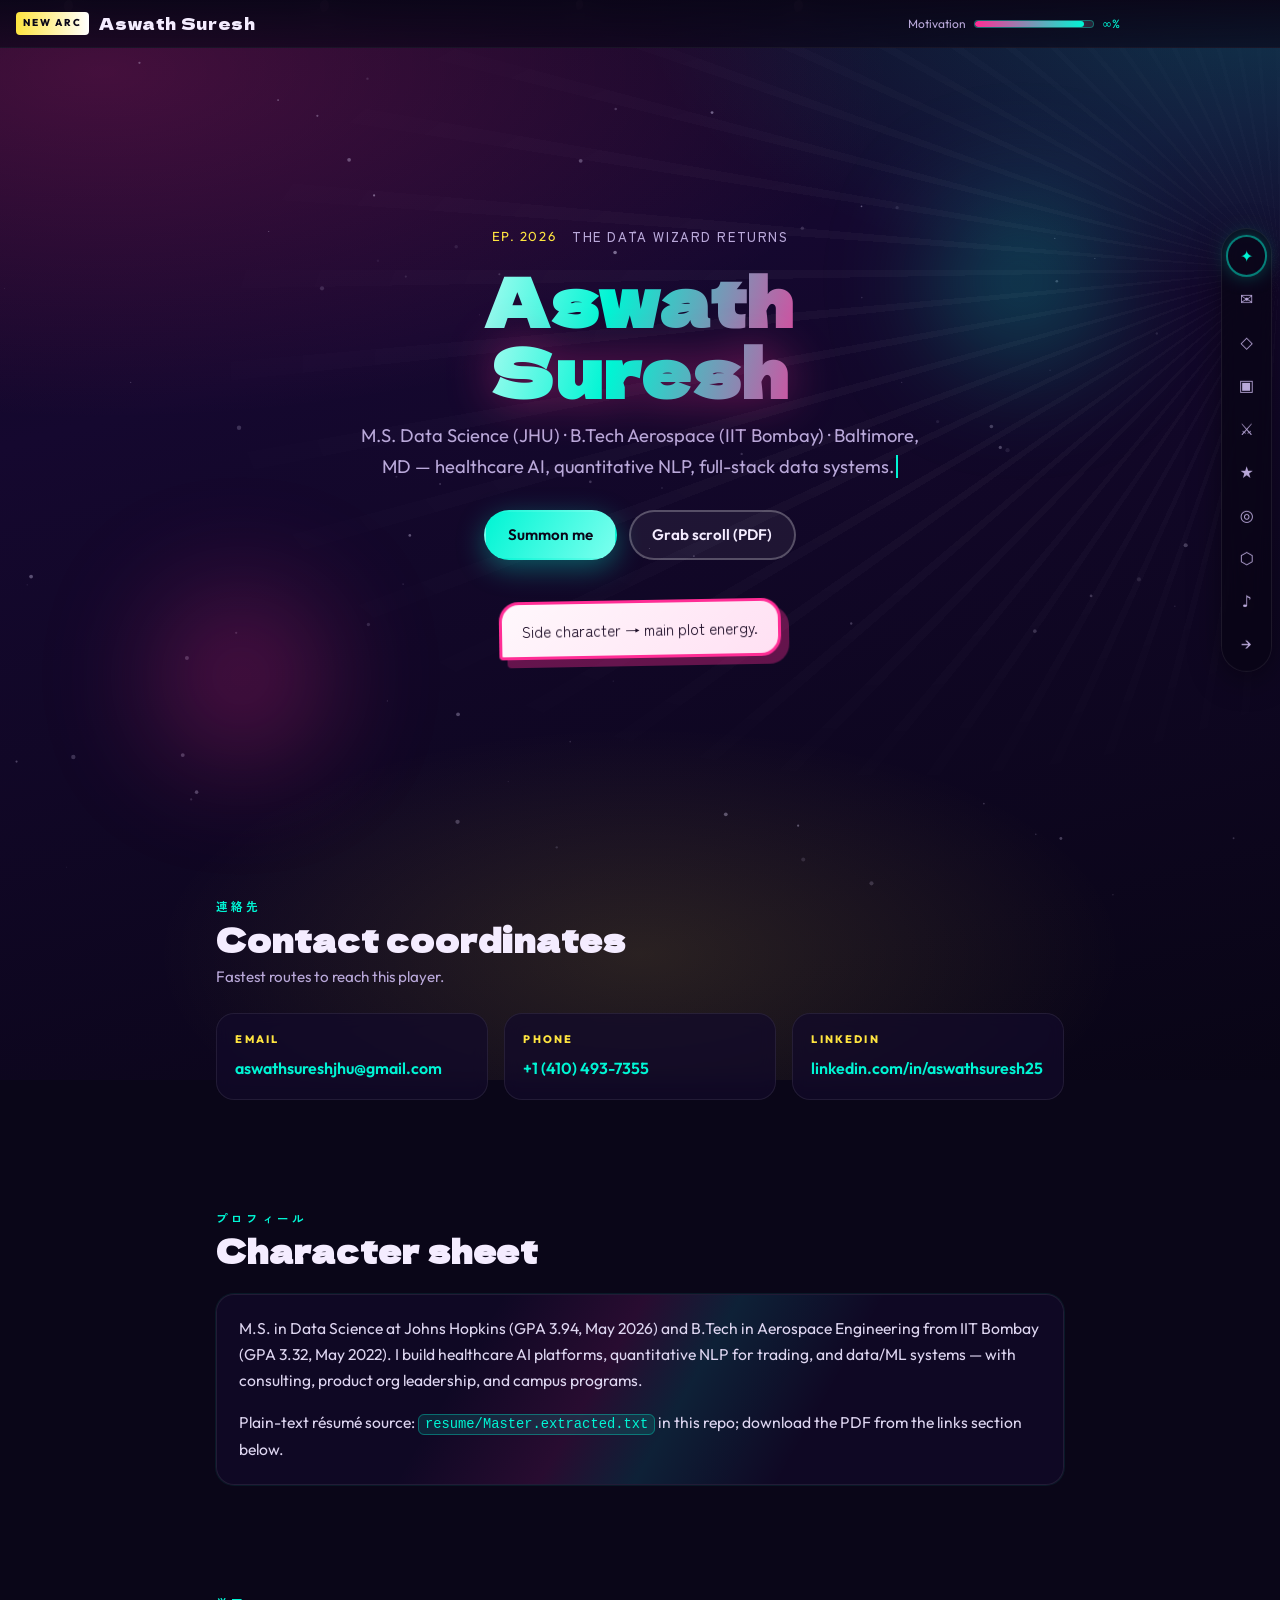
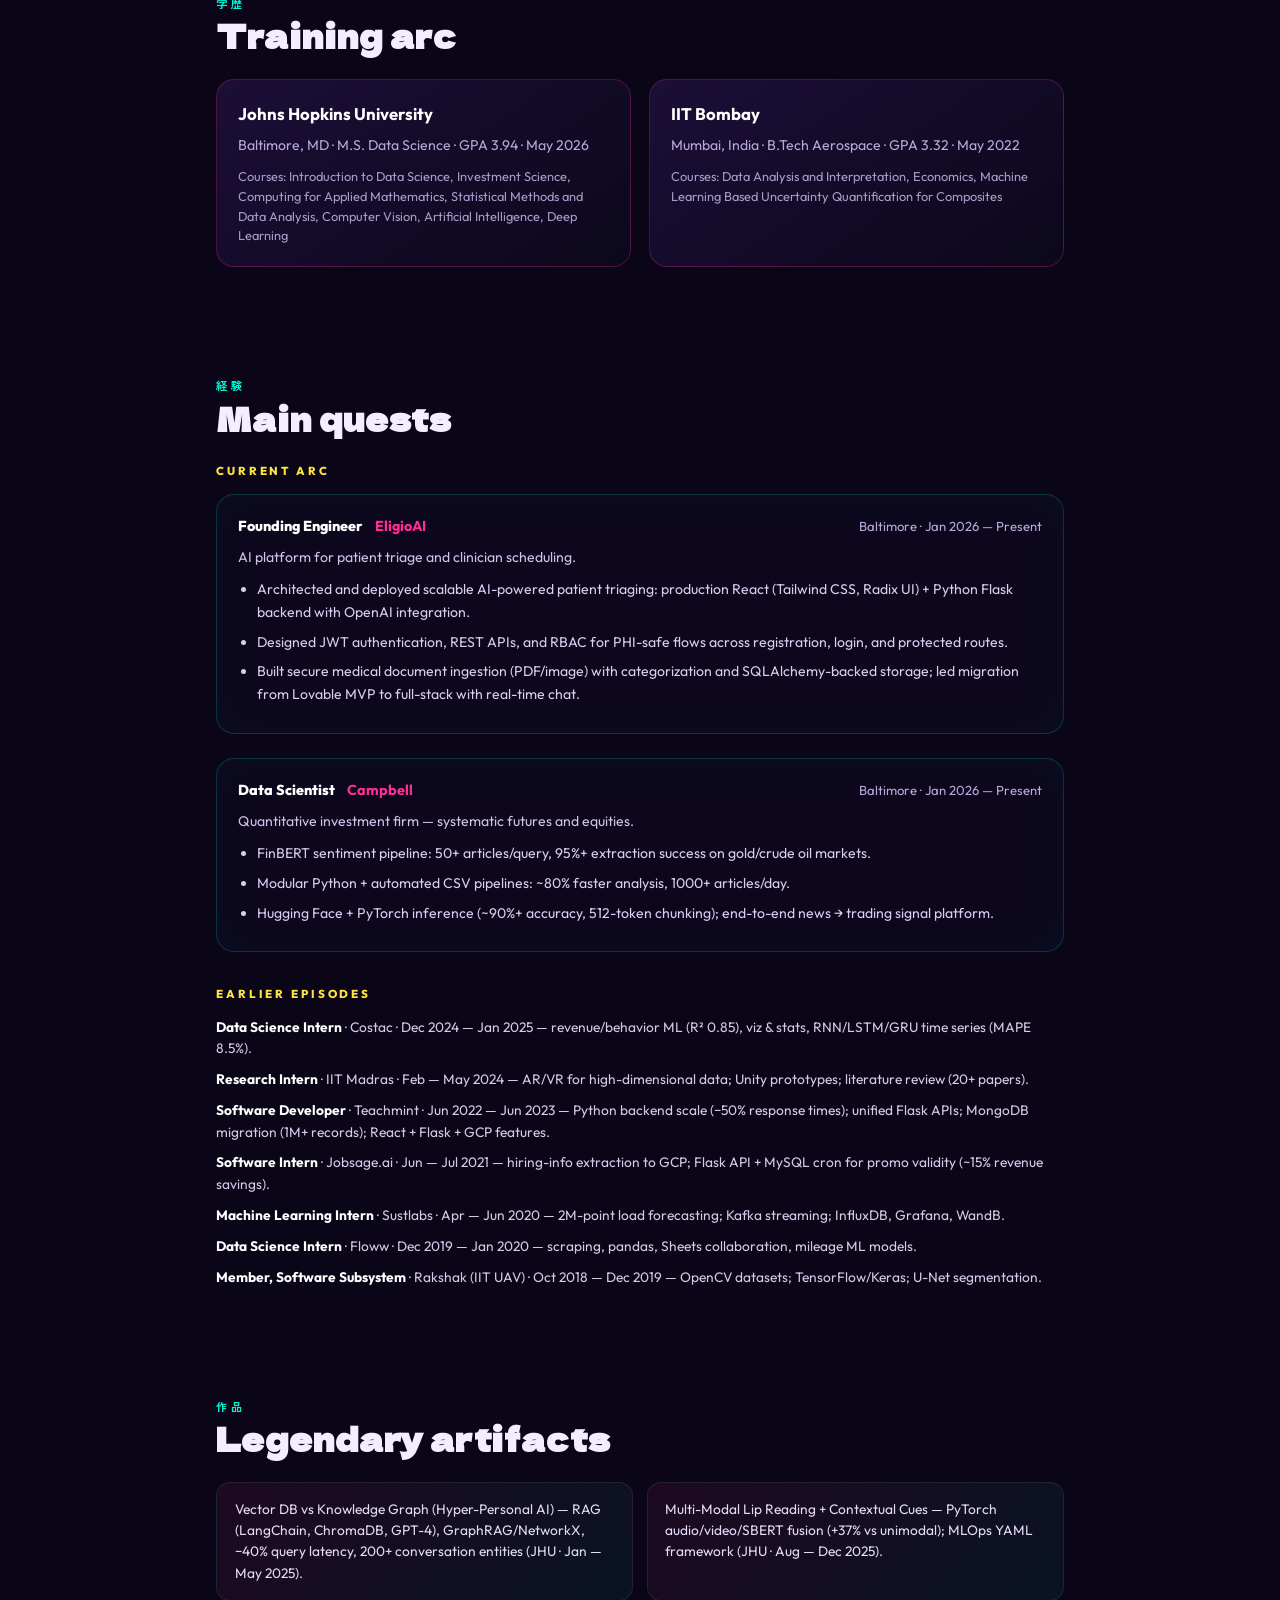
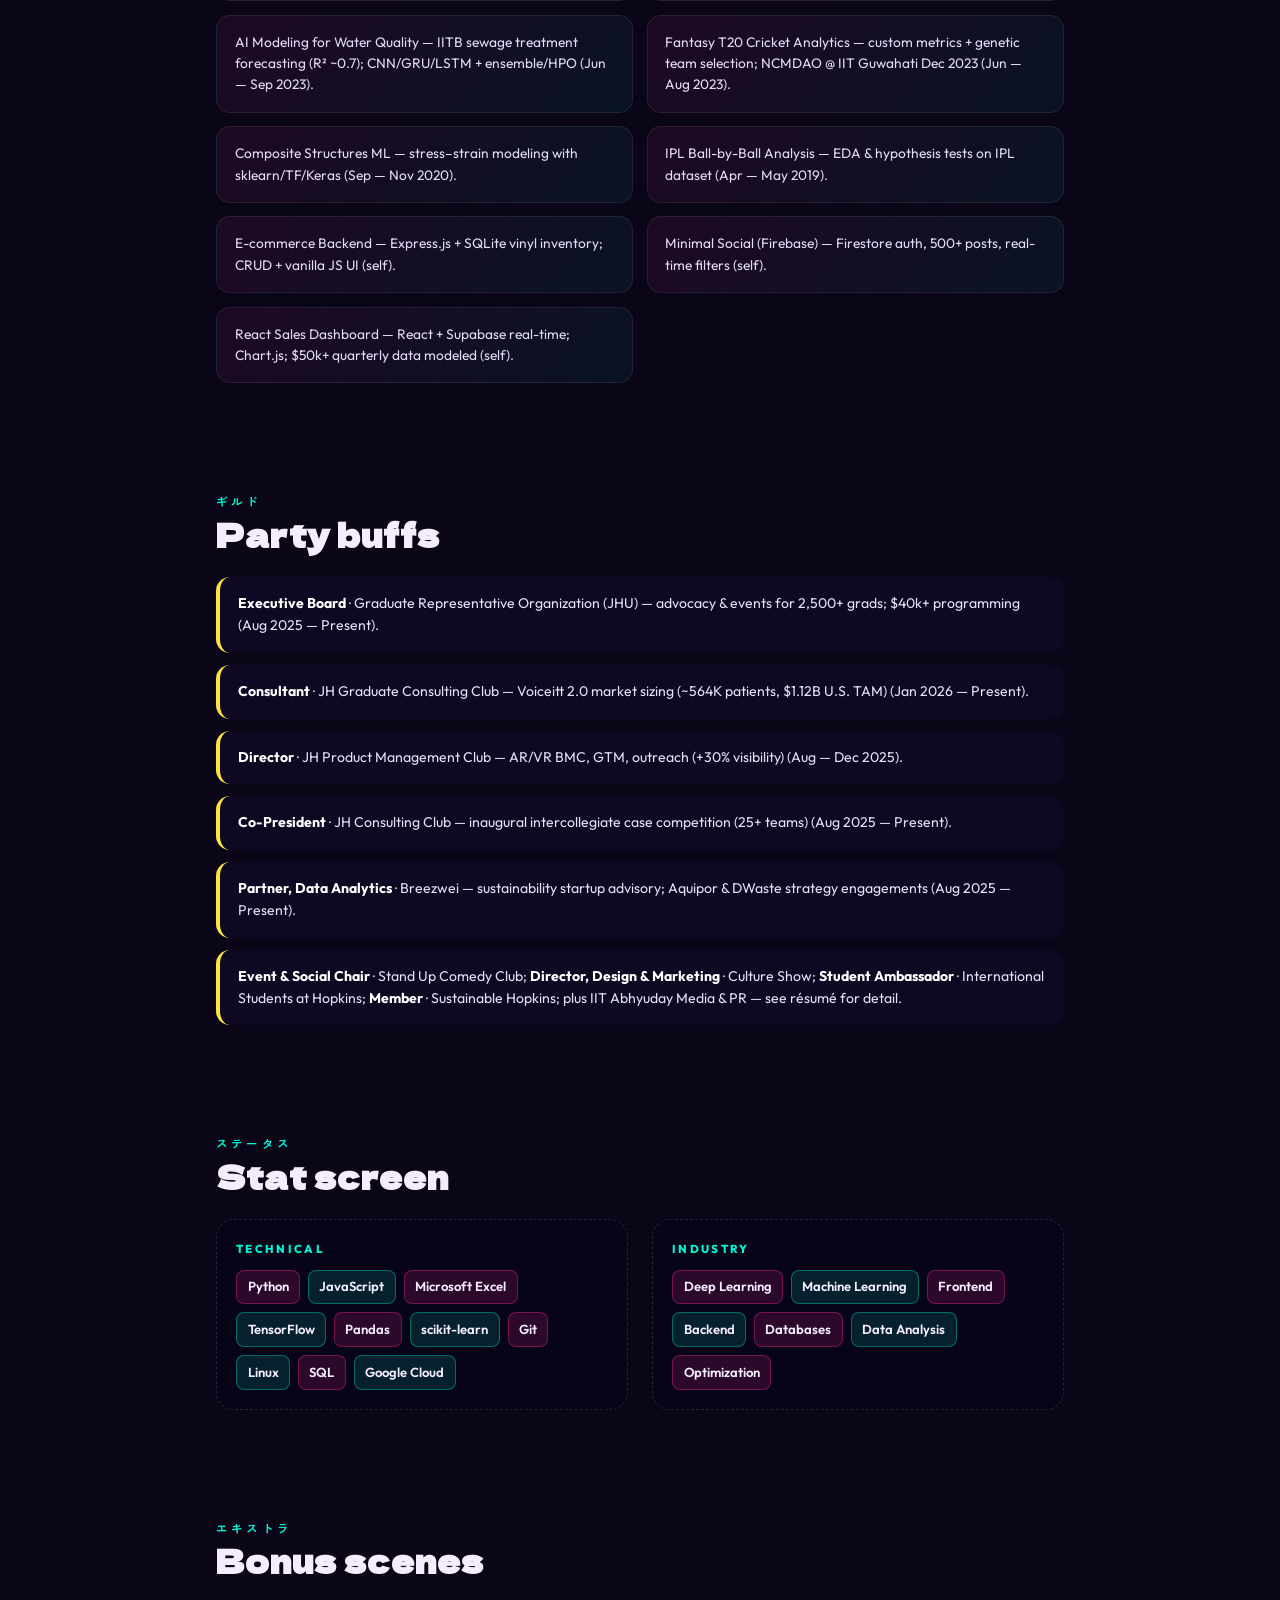
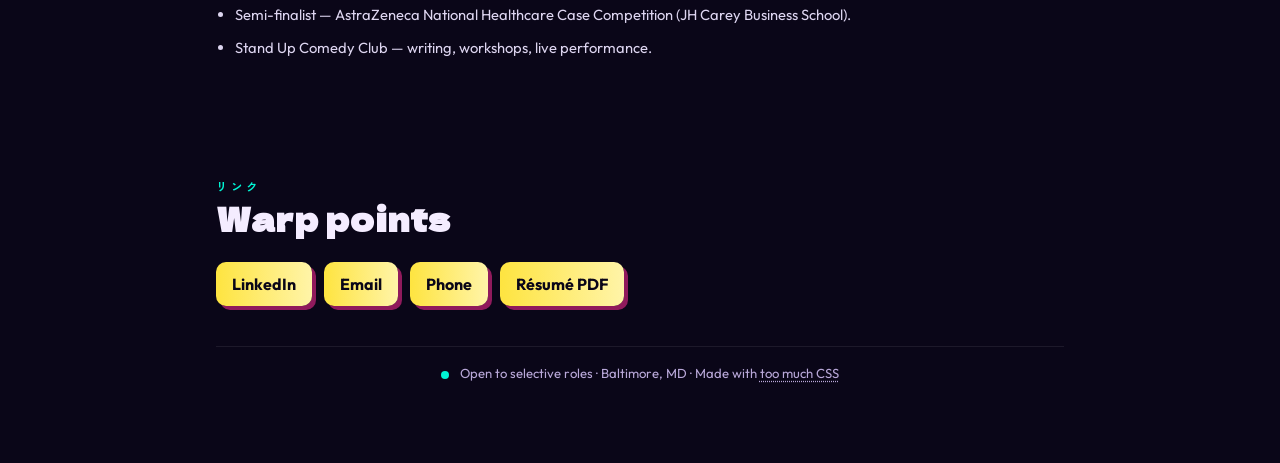
==== commit 3d84238a: "version3 changes" ====
--- a/version_3/index.html
+++ b/version_3/index.html
@@ -30,15 +30,21 @@
 
     <header class="top-bar">
       <div class="top-bar__brand">
-        <span class="top-bar__badge">NEW ARC</span>
-        <span class="top-bar__name">Aswath Suresh</span>
+        <span class="top-bar__badge egg-badge">NEW ARC</span>
+        <span class="top-bar__name egg-name">Aswath Suresh</span>
       </div>
       <div class="top-bar__status" role="status">
-        <span class="hp-label">Motivation</span>
-        <div class="hp-bar" aria-hidden="true">
-          <div class="hp-bar__fill"></div>
-        </div>
-        <span class="hp-pct">∞%</span>
+          <span class="hp-label">Motivation</span>
+          <button
+            type="button"
+            class="hp-bar hp-bar--interactive egg-hp-bar"
+            aria-label="Boost motivation bar"
+          >
+            <div class="hp-bar__fill"></div>
+          </button>
+        <button type="button" class="hp-pct egg-infinity" aria-label="Motivation stat">
+          ∞%
+        </button>
       </div>
     </header>
 
@@ -89,24 +95,33 @@
       <section id="hero" class="hero section">
         <div class="hero__inner reveal is-visible">
           <p class="hero__episode">
-            <span class="hero__ep-num">EP. 2026</span>
+            <span class="hero__ep-num egg-episode">EP. 2026</span>
             <span class="hero__ep-title">The Data Wizard Returns</span>
           </p>
           <h1 class="hero__title">
             <span class="hero__title-line glitch" data-text="Aswath">Aswath</span>
-            <span class="hero__title-line hero__title-line--accent">Suresh</span>
+            <span
+              class="hero__title-line hero__title-line--accent glitch"
+              data-text="Suresh"
+              >Suresh</span
+            >
           </h1>
           <p class="hero__tag typewriter-wrap">
             <span class="typewriter" id="hero-tagline"></span>
           </p>
           <div class="hero__cta">
-            <a class="btn btn--primary" href="#contact">Summon me</a>
-            <a class="btn btn--ghost" href="./assets/Master.pdf" download
+            <a class="btn btn--primary egg-summon" href="#contact">Summon me</a>
+            <a
+              class="btn btn--ghost egg-pdf"
+              href="./assets/Master.pdf"
+              download
               >Grab scroll (PDF)</a
             >
           </div>
           <div class="hero__float-card">
-            <p class="hero__bubble">Side character → main plot energy.</p>
+            <p class="hero__bubble egg-bubble" tabindex="0">
+              Side character → main plot energy.
+            </p>
           </div>
         </div>
         <div class="hero__deco hero__deco--left" aria-hidden="true"></div>
@@ -160,8 +175,8 @@
           </p>
           <p class="copy copy--last">
             Plain-text résumé source:
-            <code class="inline-code">resume/Master.extracted.txt</code> in
-            this repo; download the PDF from the links section below.
+              <code class="inline-code egg-code">resume/Master.extracted.txt</code> in
+              this repo; download the PDF from the links section below.
           </p>
         </div>
       </section>
@@ -466,12 +481,15 @@
         </nav>
         <footer class="site-footer">
           <p class="site-footer__line">
-            <span class="pulse-dot"></span>
-            Open to selective roles · Baltimore, MD · Made with too much CSS
+            <button type="button" class="pulse-dot egg-dot" aria-label="Status pulse"></button>
+            Open to selective roles · Baltimore, MD · Made with
+            <span class="egg-footer">too much CSS</span>
           </p>
         </footer>
       </section>
     </main>
+
+    <div id="toast-root" class="toast-root" aria-live="polite" aria-atomic="true"></div>
 
     <script src="./js/app.js"></script>
   </body>
--- a/version_3/css/main.css
+++ b/version_3/css/main.css
@@ -292,6 +292,22 @@
   border: 1px solid rgba(0, 245, 212, 0.35);
 }
 
+.hp-bar--interactive {
+  display: block;
+  padding: 0;
+  flex-shrink: 0;
+  cursor: pointer;
+  font: inherit;
+  color: inherit;
+  appearance: none;
+  -webkit-appearance: none;
+}
+
+.hp-bar--interactive:focus-visible {
+  outline: 2px solid var(--accent-2);
+  outline-offset: 3px;
+}
+
 .hp-bar__fill {
   height: 100%;
   width: 92%;
@@ -299,6 +315,15 @@
   background: linear-gradient(90deg, var(--accent), var(--accent-2));
   animation: hp-shimmer 2.8s ease-in-out infinite;
   box-shadow: 0 0 12px var(--glow-pink);
+  transition: width 0.55s var(--ease-out), filter 0.35s ease;
+}
+
+.hp-bar__fill.is-overcharge {
+  width: 100%;
+  filter: brightness(1.35) saturate(1.2);
+  box-shadow:
+    0 0 16px var(--glow-pink),
+    0 0 28px var(--glow-cyan);
 }
 
 @keyframes hp-shimmer {
@@ -315,6 +340,17 @@
   font-variant-numeric: tabular-nums;
   font-weight: 700;
   color: var(--accent-2);
+  background: none;
+  border: none;
+  padding: 0;
+  font: inherit;
+  cursor: pointer;
+}
+
+.hp-pct:focus-visible {
+  outline: 2px solid var(--accent-2);
+  outline-offset: 3px;
+  border-radius: 4px;
 }
 
 /* Dock navigation */
@@ -1223,6 +1259,114 @@
   background: var(--accent-2);
   vertical-align: middle;
   animation: dot-pulse 1.8s ease-in-out infinite;
+  border: none;
+  padding: 0;
+  cursor: pointer;
+}
+
+.pulse-dot:focus-visible {
+  outline: 2px solid var(--accent-2);
+  outline-offset: 3px;
+}
+
+.egg-footer {
+  cursor: help;
+  text-decoration: underline;
+  text-decoration-style: dotted;
+  text-underline-offset: 0.2em;
+  color: var(--muted);
+}
+
+.egg-footer:hover {
+  color: var(--accent-2);
+}
+
+.egg-badge {
+  cursor: pointer;
+  user-select: none;
+}
+
+.egg-episode {
+  cursor: pointer;
+  user-select: none;
+}
+
+.egg-code {
+  cursor: copy;
+}
+
+.toast-root {
+  position: fixed;
+  bottom: 5.5rem;
+  left: 50%;
+  transform: translateX(-50%);
+  z-index: 200;
+  display: flex;
+  flex-direction: column;
+  align-items: center;
+  gap: 0.5rem;
+  pointer-events: none;
+  max-width: min(92vw, 420px);
+}
+
+@media (min-width: 901px) {
+  .toast-root {
+    bottom: 2rem;
+    right: 5rem;
+    left: auto;
+    transform: none;
+    align-items: flex-end;
+  }
+}
+
+.toast {
+  pointer-events: none;
+  padding: 0.65rem 1rem;
+  font-size: 0.88rem;
+  font-weight: 600;
+  color: #0c0618;
+  background: linear-gradient(135deg, #fff9e6, #ffd6ec);
+  border: 2px solid var(--accent);
+  border-radius: 12px;
+  box-shadow:
+    4px 4px 0 rgba(255, 45, 149, 0.35),
+    0 12px 40px rgba(0, 0, 0, 0.35);
+  opacity: 0;
+  transform: translateY(12px) scale(0.96);
+  transition:
+    opacity 0.35s var(--ease-out),
+    transform 0.35s var(--ease-out);
+}
+
+.toast.is-show {
+  opacity: 1;
+  transform: translateY(0) scale(1);
+}
+
+body.party-mode::before {
+  animation:
+    mesh-shift 6s ease-in-out infinite alternate,
+    party-rainbow 5s linear infinite;
+}
+
+@keyframes party-rainbow {
+  0% {
+    filter: hue-rotate(0deg) saturate(1.15);
+  }
+  100% {
+    filter: hue-rotate(360deg) saturate(1.35);
+  }
+}
+
+.top-bar__name.egg-name {
+  cursor: pointer;
+  user-select: none;
+}
+
+.hero__bubble.egg-bubble:focus-visible {
+  outline: 2px solid var(--accent-2);
+  outline-offset: 4px;
+  border-radius: 12px;
 }
 
 @keyframes dot-pulse {
@@ -1283,6 +1427,16 @@
     animation: none !important;
   }
 
+  .glitch:hover::before,
+  .glitch:hover::after {
+    animation: none !important;
+    opacity: 0 !important;
+  }
+
+  body.party-mode::before {
+    animation: none !important;
+  }
+
   .reveal {
     opacity: 1;
     transform: none;
